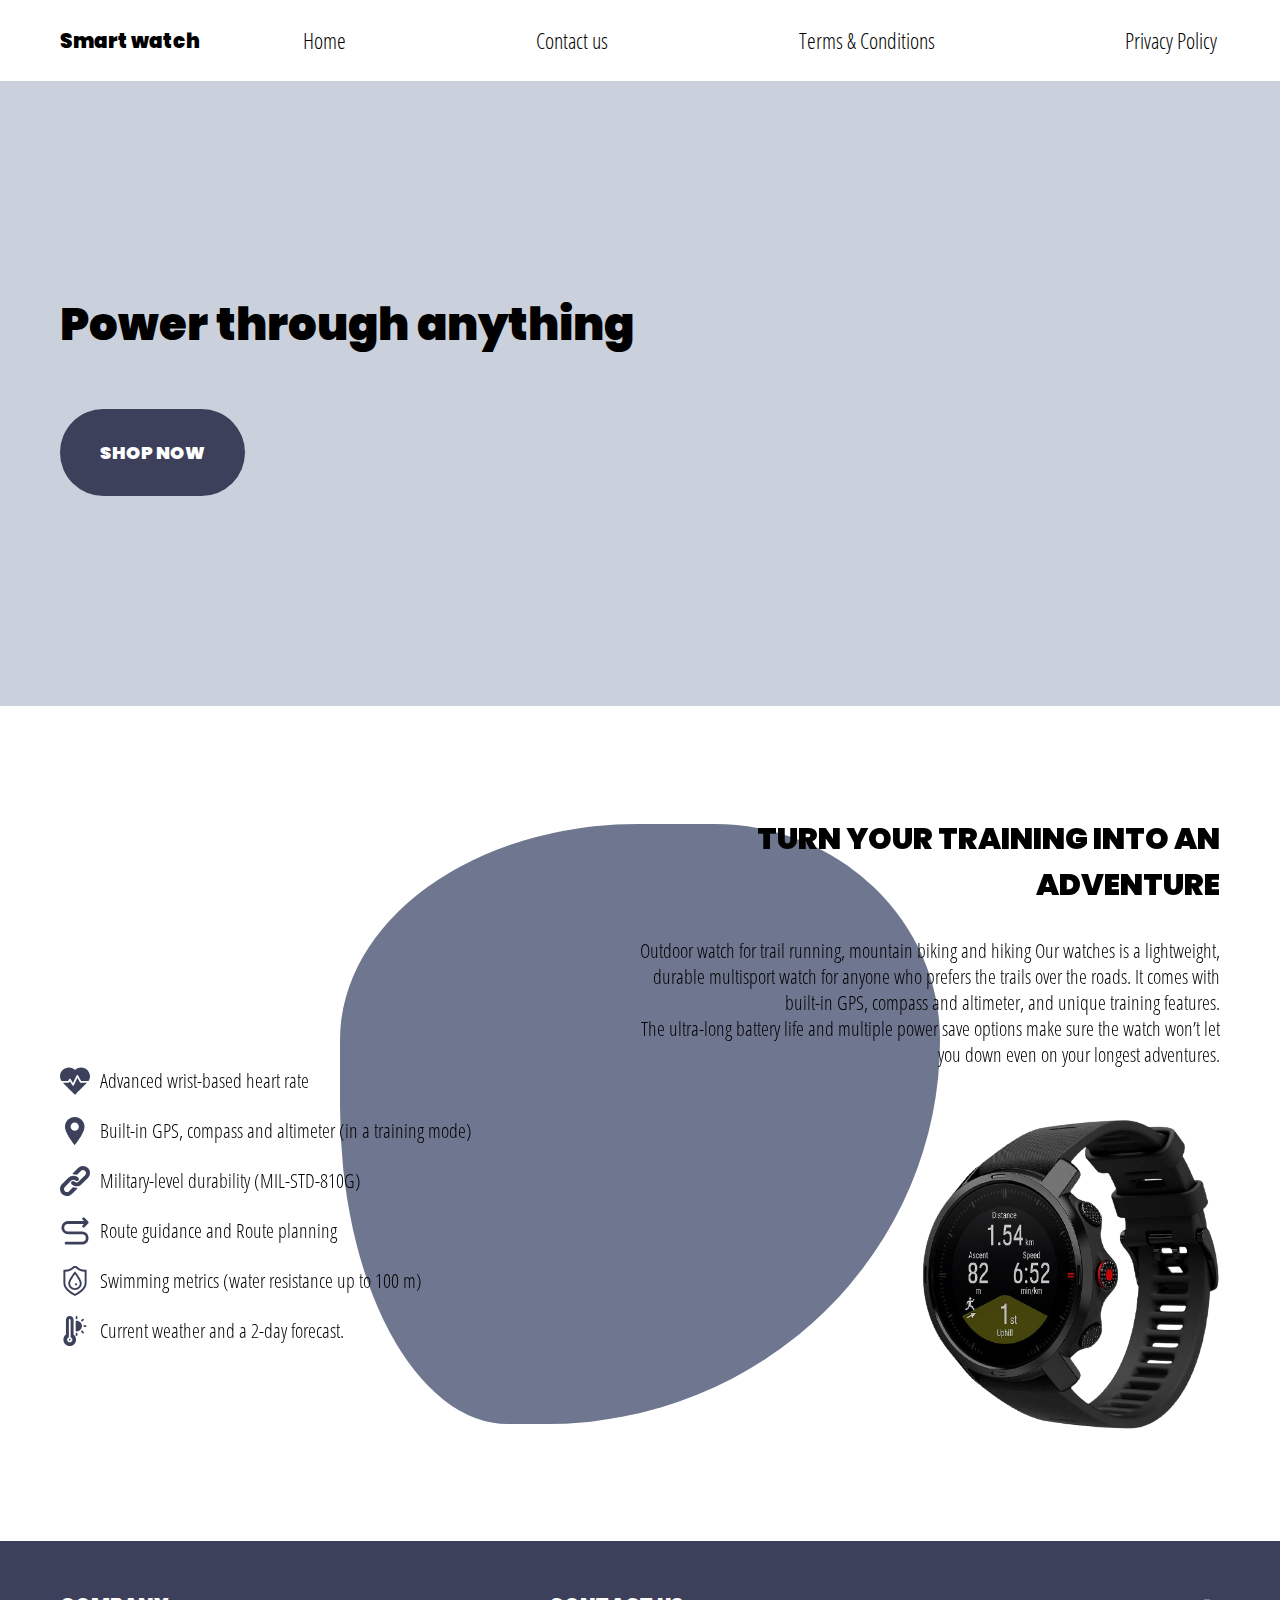
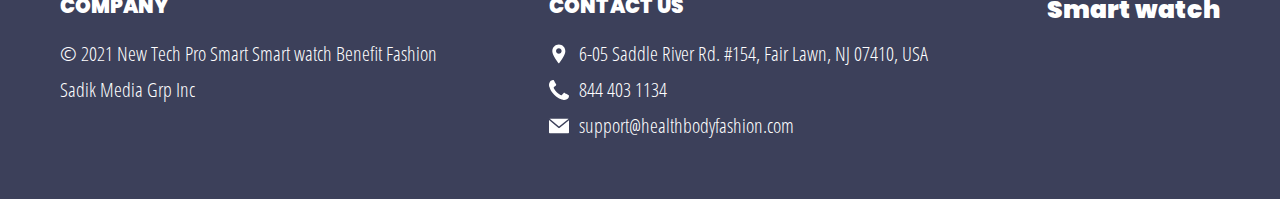
==== index.html @ 9fec46eb "+" ====
<!DOCTYPE html>
<html lang="en">

<head>
  <meta charset="UTF-8" />
  <meta http-equiv="X-UA-Compatible" content="IE=edge" />
  <meta name="viewport" content="width=device-width, initial-scale=1.0" />
  <link rel="stylesheet" href="./css/style.css" />
  <title>Smart watch</title>
</head>

<body>
  <div class="popup__overlay js_popup__overlay">
    <div class="popup">
      <div class="popup-content js_popup-content" data-id="terms">
        <div class="popup-content__top">
          <h1 class="sub-title">Terms & Conditions</h1>
          <button class="popup-content__btn js_popup-content-btn" data-btn="terms">
            <span></span>
          </button>
        </div>
        <p class="text mb-0">
          <span class="bold">Shipping Prices</span>
        </p>
        <p class="text terms__text-sm-mb">
          <span class="bold">Silicone band</span>
          - $5.95
        </p>
        <p class="text mb-0">
          <span class="bold">Product Prices</span>
        </p>
        <p class="text mb-0">
          <span class="bold">1x New Smart watch Fashion</span> - $19.99

        </p>
        <p class="text mb-0">
          <span class="bold">2x New Smart watch Fashion</span> - $24.99

        </p>
        <p class="text mb-0">
          <span class="bold">3x New Smart watch Fashion</span> - $35.32

        </p>
        <p class="text mb-0">
          <span class="bold">4x New Smart watch Fashion</span> - $39.99

        </p>
        <p class="text mb-0">
          <span class="bold">5x New Smart watch Fashion</span> - $43.98

        </p>
        <p class="text mb-0">
          <span class="bold">6x New Smart watch Fashion</span> - $49.95

        </p>
        <p class="text mb-0">
          <span class="bold">7x New Smart watch Fashion</span> - $69.99

        </p>
        <p class="text mb-0">
          <span class="bold">8x New Smart watch Fashion</span> - $79.99

        </p>
        <p class="text mb-0">
          <span class="bold">9x New Smart watch Fashion</span> - $84.41

        </p>
        <p class="text mb-0">
          <span class="bold">10x New Smart watch Fashion</span> - $89.99

        </p>
        <p class="text mb-0">
          <span class="bold">11x New Smart watch Fashion</span> - $109.00

        </p>
        <p class="text terms__text-sm-mb">
          <span class="bold">12x New Smart watch Fashion</span> - $119.00

        </p>

        <p class="text terms__text--mb">
          You will see a charge from newtechprosmartwatchfa on your bank
          statement. Our Customer Service department reserves the right to
          offer promo codes for varied price points.
        </p>
        <p class="policy__subtitle">Member User Agreement</p>
        <p class="text">
          By placing an order through this website, you agree to the terms and
          conditions set for the below. Please read through these terms
          carefully before placing your order and print a copy for future
          reference. Please also read our Privacy Policy regarding personal
          information provided by you, which is incorporated herein by
          reference.
        </p>
        <p class="text">
          This website is operated by New Smart watch Fashion. Throughout the
          site, the terms “we”, “us” and “our” refer to New Smart watch
          Fashion. Beyond Perfect Pair Active Pro Health Tech offers this
          website, including all information, tools and services available
          from this site to you, the user, conditioned upon your acceptance of
          all terms, conditions, policies and notices stated here.
        </p>
        <p class="policy__subtitle">General Conditions</p>
        <p class="text">
          We reserve the right to refuse service to anyone for any reason at
          any time.<br />

          You understand that your content (not including credit card
          information), may be transferred unencrypted and involve (a)
          transmissions over various networks; and (b) changes to conform and
          adapt to technical requirements of connecting networks or devices.
          Credit card information is always encrypted during transfer over
          networks.
          <br />

          You agree not to reproduce, duplicate, copy, sell, resell or exploit
          any portion of the Service, use of the Service, or access to the
          Service or any contact on the website through which the service is
          provided, without express written permission by us.
          <br />

          The headings used in this agreement are included for convenience
          only and will not limit or otherwise affect these Terms.
        </p>
        <p class="policy__subtitle">
          Accuracy, Completeness and Timeliness of Information
        </p>
        <p class="text">
          We are not responsible if information made available on this site is
          not accurate, complete or current. The material on this site is
          provided for general information only and should not be relied upon
          or used as the sole basis for making decisions without consulting
          primary, more accurate, more complete or more timely sources of
          information. Any reliance on the material on this site is at your
          own risk.
          <br />

          This site may contain certain historical information. Historical
          information, necessarily, is not current and is provided for your
          reference only. We reserve the right to modify the contents of this
          site at any time, but we have no obligation to update any
          information on our site. You agree that it is your responsibility to
          monitor changes to our site.
        </p>
        <p class="policy__subtitle">
          Modifications to the Service and Prices
        </p>
        <p class="text">
          Prices for our products are subject to change without notice.<br />
          We reserve the right at any time to modify or discontinue the
          Service (or any part or content thereof) without notice at any
          time.<br />
          We shall not be liable to you or to any third-party for any
          modification, price change, suspension or discontinuance of the
          Service.
        </p>
        <p class="policy__subtitle">Products or Services (If Applicable)</p>
        <p class="text">
          Certain products or services may be available exclusively online
          through the website. These products or services may have limited
          quantities and are subject to return or exchange only according to
          our Return Policy.<br />
          We have made every effort to display as accurately as possible the
          colors and images of our products that appear at the store. We
          cannot guarantee that your computer monitor’s display of any color
          will be accurate.<br />
          We reserve the right, but are not obligated, to limit the sales of
          our products or Services to any person, geographic region or
          jurisdiction. We may exercise this right on a case-by-case basis. We
          reserve the right to limit the quantities of any products or
          services that we offer. All descriptions of products or product
          pricing are subject to change at anytime without notice, at the sole
          discretion of us. We reserve the right to discontinue any product at
          any time. Any offer for any product or service made on this site is
          void where prohibited.<br />
          We do not warrant that the quality of any products, services,
          information, or other material purchased or obtained by you will
          meet your expectations, or that any errors in the Service will be
          corrected.
        </p>
        <p class="policy__subtitle">Shipping Terms</p>
        <p class="text">
          Orders are generally shipped within 2 business days (Monday through
          Friday) using USPS standard mail service. Shipping time is estimated
          to be 3-5 business days. Please be advised that shipments are not
          sent on Saturdays, Sundays, or any Holidays. New Smart watch Fashion
          does not guarantee specific arrival dates or times.
        </p>
        <p class="policy__subtitle">Credit Card Descriptor</p>
        <p class="text">
          By ordering Products from us, You authorize us to charge your credit
          card accordingly. Please be aware that the descriptor (or subject
          line) that appears on your credit card statement will appear as
          <i>newtechprosmartwatchfa</i>. If You have any questions about the
          descriptor on Your credit card statement, please contact our
          customer service department.
        </p>
        <p class="policy__subtitle">Return Policy</p>
        <p class="text">
          In order to obtain your refund, contact customer service by phone
          and obtain an RMA (Return Merchandise Authorization) number to place
          on your package. Write this number on the outside of the shipping
          package, and send the product back to our fulfillment center at the
          address listed below, within thirty (30) days of the date you
          originally ordered the product. In order for your refund to be
          processed the product must arrive at our fulfillment facility within
          thirty (30) days of the original purchase date. You pay for return
          shipping. This fee will be taken out of the refund issued. Once our
          fulfillment center has received the package and relayed the correct
          information to us, you will be issued a refund. Your refund will be
          credited back to your bank account, and may take up to 3-5 business
          days to show in your statement, depending on the speed of the
          processing bank.
        </p>
        <p class="policy__subtitle">Return Address</p>
        <p class="text">3071 Nw 107th Ave, Doral, FL, 33172 USA</p>
        <p class="policy__subtitle">Refund Policy</p>
        <p class="text">
          We refund all cases of fraud and unauthorized transactions included
          shipping and handling charges. Call 844 403 1134 to obtain a refund.
          Additional refunds are issued at the discretion of the company.
          Customers are restricted to receiving a single refund per product
          ordered. Repetitive refunds are not permitted unless the product, as
          delivered to you, is defective. We reserve the right to refuse a
          refund to any customer who repeatedly requests refunds or who, in
          our judgment, requests refunds in bad faith. In order to process
          your refund, you must supply us with your name and delivery address.
          If you provide us with insufficient or incorrect information your
          refund will be delayed. Once a refund has been approved please allow
          for up to 10 days for the refund to be applied. Depending on the
          bank that issues the credit card, your refund can take up to ten
          (10) days to appear on your credit card statement. If you have any
          questions about whether a refund has been issued by us, please call
          Our customer service department. Shipping and handling costs are not
          refundable.
        </p>
        <p class="policy__subtitle">
          Accuracy of Billing and Account Information
        </p>
        <p class="text">
          We reserve the right to refuse any order you place with us. We may,
          in our sole discretion, limit or cancel quantities purchased per
          person, per household or per order. These restrictions may include
          orders placed by or under the same customer account, the same credit
          card, and/or orders that use the same billing and/or shipping
          address. In the event that we make a change to or cancel an order,
          we may attempt to notify you by contacting the e-mail and/or billing
          address/phone number provided at the time the order was made. We
          reserve the right to limit or prohibit orders that, in our sole
          judgment, appear to be placed by dealers, resellers or distributors.
        </p>
        <p class="text">
          You agree to provide current, complete and accurate purchase and
          account information for all purchases made at our store. You agree
          to promptly update your account and other information, including
          your email address and credit card numbers and expiration dates, so
          that we can complete your transactions and contact you as needed.
        </p>
        <p class="text">For more detail, please review our Returns Policy.</p>
        <p class="policy__subtitle">Optional Tools</p>
        <p class="text">
          We may provide you with access to third-party tools over which we
          neither monitor nor have any control nor input.<br />
          You acknowledge and agree that we provide access to such tools ”as
          is” and “as available” without any warranties, representations or
          conditions of any kind and without any endorsement. We shall have no
          liability whatsoever arising from or relating to your use of
          optional third-party tools.<br />
          Any use by you of optional tools offered through the site is
          entirely at your own risk and discretion and you should ensure that
          you are familiar with and approve of the terms on which tools are
          provided by the relevant third-party provider(s).<br />
          We may also, in the future, offer new services and/or features
          through the website (including, the release of new tools and
          resources). Such new features and/or services shall also be subject
          to these Terms of Service.
        </p>
        <p class="policy__subtitle">Third-party Links</p>
        <p class="text">
          Certain content, products and services available via our Service may
          include materials from third-parties.<br />
          Third-party links on this site may direct you to third-party
          websites that are not affiliated with us. We are not responsible for
          examining or evaluating the content or accuracy and we do not
          warrant and will not have any liability or responsibility for any
          third-party materials or websites, or for any other materials,
          products, or services of third-parties.<br />
          We are not liable for any harm or damages related to the purchase or
          use of goods, services, resources, content, or any other
          transactions made in connection with any third-party websites.
          Please review carefully the third-party’s policies and practices and
          make sure you understand them before you engage in any transaction.
          Complaints, claims, concerns, or questions regarding third-party
          products should be directed to the third-party.
        </p>
        <p class="policy__subtitle">
          User Comments, Feedback and Other Submissions
        </p>
        <p class="text">
          If, at our request, you send certain specific submissions (for
          example contest entries) or without a request from us you send
          creative ideas, suggestions, proposals, plans, or other materials,
          whether online, by email, by postal mail, or otherwise
          (collectively, ‘comments’), you agree that we may, at any time,
          without restriction, edit, copy, publish, distribute, translate and
          otherwise use in any medium any comments that you forward to us. We
          are and shall be under no obligation (1) to maintain any comments in
          confidence; (2) to pay compensation for any comments; or (3) to
          respond to any comments.<br />
          We may, but have no obligation to, monitor, edit or remove content
          that we determine in our sole discretion are unlawful, offensive,
          threatening, libelous, defamatory, pornographic, obscene or
          otherwise objectionable or violates any party’s intellectual
          property or these Terms of Service.<br />
          You agree that your comments will not violate any right of any
          third-party, including copyright, trademark, privacy, personality or
          other personal or proprietary right. You further agree that your
          comments will not contain libelous or otherwise unlawful, abusive or
          obscene material, or contain any computer virus or other malware
          that could in any way affect the operation of the Service or any
          related website. You may not use a false e-mail address, pretend to
          be someone other than yourself, or otherwise mislead us or
          third-parties as to the origin of any comments. You are solely
          responsible for any comments you make and their accuracy. We take no
          responsibility and assume no liability for any comments posted by
          you or any third-party.
        </p>
        <p class="policy__subtitle">Personal Information</p>
        <p class="text">
          Your submission of personal information through the store is
          governed by our Privacy Policy. View our
          <a class="policy__link" href="./policy.html">Privacy Policy</a>.
        </p>
        <p class="policy__subtitle">Errors, Inaccuracies and Omissions</p>
        <p class="text">
          Occasionally there may be information on our site or in the Service
          that contains typographical errors, inaccuracies or omissions that
          may relate to product descriptions, pricing, promotions, offers,
          product shipping charges, transit times and availability. We reserve
          the right to correct any errors, inaccuracies or omissions, and to
          change or update information or cancel orders if any information in
          the Service or on any related website is inaccurate at any time
          without prior notice (including after you have submitted your
          order).<br />
          We undertake no obligation to update, amend or clarify information
          in the Service or on any related website, including without
          limitation, pricing information, except as required by law. No
          specified update or refresh date applied in the Service or on any
          related website, should be taken to indicate that all information in
          the Service or on any related website has been modified or updated.
        </p>
        <p class="policy__subtitle">Prohibited Uses</p>
        <p class="text">
          In addition to other prohibitions as set forth in the Terms of
          Service, you are prohibited from using the site or its content: (a)
          for any unlawful purpose; (b) to solicit others to perform or
          participate in any unlawful acts; (c) to violate any international,
          federal, provincial or state regulations, rules, laws, or local
          ordinances; (d) to infringe upon or violate our intellectual
          property rights or the intellectual property rights of others; (e)
          to harass, abuse, insult, harm, defame, slander, disparage,
          intimidate, or discriminate based on gender, sexual orientation,
          religion, ethnicity, race, age, national origin, or disability; (f)
          to submit false or misleading information; (g) to upload or transmit
          viruses or any other type of malicious code that will or may be used
          in any way that will affect the functionality or operation of the
          Service or of any related website, other websites, or the Internet;
          (h) to collect or track the personal information of others; (i) to
          spam, phish, pharm, pretext, spider, crawl, or scrape; (j) for any
          obscene or immoral purpose; or (k) to interfere with or circumvent
          the security features of the Service or any related website, other
          websites, or the Internet. We reserve the right to terminate your
          use of the Service or any related website for violating any of the
          prohibited uses.
        </p>
        <p class="policy__subtitle">
          Disclaimer of Warranties; Limitation of Liability
        </p>
        <p class="text">
          We do not guarantee, represent or warrant that your use of our
          service will be uninterrupted, timely, secure or error-free.<br />
          We do not warrant that the results that may be obtained from the use
          of the service will be accurate or reliable.<br />
          You agree that from time to time we may remove the service for
          indefinite periods of time or cancel the service at any time,
          without notice to you.<br />
          You expressly agree that your use of, or inability to use, the
          service is at your sole risk. The service and all products and
          services delivered to you through the service are (except as
          expressly stated by us) provided ‘as is’ and ‘as available’ for your
          use, without any representation, warranties or conditions of any
          kind, either express or implied, including all implied warranties or
          conditions of merchantability, merchantable quality, fitness for a
          particular purpose, durability, title, and non-infringement.<br />
          In no case shall New Smart watch Fashion, our directors, officers,
          employees, affiliates, agents, contractors, interns, suppliers,
          service providers or licensors be liable for any injury, loss,
          claim, or any direct, indirect, incidental, punitive, special, or
          consequential damages of any kind, including, without limitation
          lost profits, lost revenue, lost savings, loss of data, replacement
          costs, or any similar damages, whether based in contract, tort
          (including negligence), strict liability or otherwise, arising from
          your use of any of the service or any products procured using the
          service, or for any other claim related in any way to your use of
          the service or any product, including, but not limited to, any
          errors or omissions in any content, or any loss or damage of any
          kind incurred as a result of the use of the service or any content
          (or product) posted, transmitted, or otherwise made available via
          the service, even if advised of their possibility. Because some
          states or jurisdictions do not allow the exclusion or the limitation
          of liability for consequential or incidental damages, in such states
          or jurisdictions, our liability shall be limited to the maximum
          extent permitted by law.
        </p>
        <p class="policy__subtitle">Indemnification</p>
        <p class="text">
          You agree to indemnify, defend and hold harmless New Smart watch
          Fashion and our parent, subsidiaries, affiliates, partners,
          officers, directors, agents, contractors, licensors, service
          providers, subcontractors, suppliers, interns and employees,
          harmless from any claim or demand, including reasonable attorneys’
          fees, made by any third-party due to or arising out of your breach
          of these Terms of Service or the documents they incorporate by
          reference, or your violation of any law or the rights of a
          third-party.
        </p>
        <p class="policy__subtitle">Severability</p>
        <p class="text">
          In the event that any provision of these Terms of Service is
          determined to be unlawful, void or unenforceable, such provision
          shall nonetheless be enforceable to the fullest extent permitted by
          applicable law, and the unenforceable portion shall be deemed to be
          severed from these Terms of Service, such determination shall not
          affect the validity and enforceability of any other remaining
          provisions.
        </p>
        <p class="policy__subtitle">Termination</p>
        <p class="text">
          The obligations and liabilities of the parties incurred prior to the
          termination date shall survive the termination of this agreement for
          all purposes.<br />
          These Terms of Service are effective unless and until terminated by
          either you or us. You may terminate these Terms of Service at any
          time by notifying us that you no longer wish to use our Services, or
          when you cease using our site.<br />
          If in our sole judgment you fail, or we suspect that you have
          failed, to comply with any term or provision of these Terms of
          Service, we also may terminate this agreement at any time without
          notice and you will remain liable for all amounts due up to and
          including the date of termination; and/or accordingly may deny you
          access to our Services (or any part thereof).
        </p>
        <p class="policy__subtitle">Entire Agreement</p>
        <p class="text">
          The failure of us to exercise or enforce any right or provision of
          these Terms of Service shall not constitute a waiver of such right
          or provision.<br />
          These Terms of Service and any policies or operating rules posted by
          us on this site or in respect to The Service constitutes the entire
          agreement and understanding between you and us and govern your use
          of the Service, superseding any prior or contemporaneous agreements,
          communications and proposals, whether oral or written, between you
          and us (including, but not limited to, any prior versions of the
          Terms of Service).<br />
          Any ambiguities in the interpretation of these Terms of Service
          shall not be construed against the drafting party.
        </p>
        <p class="policy__subtitle">Governing Law</p>
        <p class="text">
          These Terms of Service and any separate agreements whereby we
          provide you Services shall be governed by and construed in
          accordance with the laws of WV.
        </p>
        <p class="policy__subtitle">Changes to Terms of Service</p>
        <p class="text">
          You can review the most current version of the Terms of Service at
          any time at this page.<br />
          We reserve the right, at our sole discretion, to update, change or
          replace any part of these Terms of Service by posting updates and
          changes to our website. It is your responsibility to check our
          website periodically for changes. Your continued use of or access to
          our website or the Service following the posting of any changes to
          these Terms of Service constitutes acceptance of those changes.
        </p>
        <p class="policy__subtitle">Contact Information</p>
        <p class="text">
          Questions about the Terms of Service should be sent to us at
          <a target="_blank" class="policy__link" href="mailto:support@newcreamfashion.com">support@newcreamfashion.com
          </a>
        </p>
      </div>
      <div class="popup-content js_popup-content" data-id="policy">
        <div class="popup-content__top">
          <h1 class="sub-title">Privacy policy</h1>
          <button class="popup-content__btn js_popup-content-btn" data-btn="policy">
            <span></span>
          </button>
        </div>
        <p class="text">
          Thank you for visiting our Web site. This offer if only available to
          U.S. residents. Your personal data will be processed by us in the
          U.S.
        </p>
        <h2 class="policy__subtitle">
          Information Collection and Use of Collected Information
        </h2>
        <p class="policy__subtitle">Website Visitors</p>
        <p class="text">
          We may collect certain non-personally identifiable information when
          you visit many of our Web pages, such as the type of browser you are
          using (e.g., Netscape, Internet Explorer), the type of operating
          system you are using, (e.g., Windows 2000, XP, VISTA or Mac OS), and
          the domain name of your Internet service provider (e.g., America
          Online, Earthlink).
        </p>
        <p class="policy__subtitle">Website Customers</p>
        <p class="text">
          In order to purchase products or services from us, we require that
          you provide us with certain personally identifiable information. The
          types of personally identifiable information that may be collected
          at this site include: name, address, e-mail address, telephone
          number, mobile phone number and MSISDN (mobile station integrated
          services digital network number), credit card and billing
          information (but never release this information), download history,
          customer generated content and/or information about your interests
          in and use of various products, programs, and services.
        </p>
        <p class="policy__subtitle">SMS Messages</p>
        <p class="text">
          Our Services feature the distribution of content to your cellular
          phone, and by registering with us, you agree to receive SMS messages
          to your phone, including messages regarding Services you request,
          account status updates, and occasional SMS newsletters. You will
          also have the opportunity to opt-in and receive surveys and
          promotional content by our affiliates. You may opt out of our SMS
          newsletter by sending an email or by responding to the SMS
          newsletter indicating that you would like to unsubscribe.
        </p>
        <p class="text">
          In addition, we may disclose personally identifiable information
          collected about you at this site in the following instances:
        </p>
        <p class="text">
          Legal Action: We may disclose information about our users, including
          personally identifiable information, when requested by governmental
          or quasi-governmental authorities conducting an investigation,
          hearing or the like, to verify or enforce compliance with the
          policies governing our Web Site and applicable laws, or to protect
          against misuse or unauthorized use of our Web Site. We also may
          disclose user information whenever we believe disclosure is
          necessary to limit our legal liability; to protect or defend our
          rights or property; or protect the safety, rights, or property of
          our users.
        </p>
        <p class="policy__subtitle">Your Choices</p>
        <p class="text">
          As noted above, we may use the personally identifiable information
          we collect from you online to provide you with opportunities to
          offer you products and services that may be of interest to you. If
          you would like to opt out of future promotional materials from us,
          you may indicate this preference by following the unsubscribe
          instructions at the end of such e-mail communications. You may not
          opt out of service-related notifications.
        </p>
        <p class="policy__subtitle">Cookies</p>
        <p class="text">
          To enhance your experience with our site, we may use "cookies" on
          our Web Site. Cookies are alphanumeric identifiers that we transfer
          to your computer's hard drive through your Web browser to enable our
          systems to recognize your browser and to provide features. Cookies,
          by themselves, do not tell us your e-mail address or other
          personally identifiable information unless you choose to provide
          this information to us by, for example, registering at our Web Site.
          However, once you have become a Customer and furnish the site with
          personally identifiable information, this information may be linked
          to the data stored in the cookie.
        </p>
        <p class="text">
          We use cookies to understand site usage and to improve the content
          and offerings on our site. For example, we may use cookies to
          personalize your experience at our Web pages (e.g., to recognize you
          when you return to our site). You may adjust your browser to reject
          cookies from us or from any other Web Site. Please consult the
          "Help" section of your browser for more information. However,
          certain areas of our site can be accessed only in conjunction with
          cookies or similar devices and you should be aware that disabling
          cookies or similar devices might prevent you from accessing some of
          our content.
        </p>
        <p class="policy__subtitle">Data Security</p>
        <p class="text">
          We have put in place certain physical, electronic, and managerial
          procedures to help prevent unauthorized access and maintain data
          security. Payments are processed using secure 256-bit SSL
          Encryption. We will not share, trade or sell credit card information
          or personal information to any third party providers. However, due
          to the open nature of Internet communications, we cannot guarantee
          that communications between you and our organization will be free
          from unauthorized access by third parties. Visitors of the Website
          and Customers use the site at their own risk.
        </p>
        <p class="policy__subtitle">Changes to This Privacy Policy</p>
        <p class="text">
          We may, from time to time, update this privacy notice and such
          changes shall be effectively immediately and without further notice
          to you.
        </p>
        <p class="policy__subtitle">Questions/Concerns?</p>
        <p class="text">
          If you have any questions, comments, or concerns regarding our
          privacy policy, please contact us at:<br />
          Email:
          <a target="_blank" class="policy__link"
            href="mailto:support@healthbodyfashion.com">support@healthbodyfashion.com
          </a>
          <br />
          Phone:
          <a class="policy__link" href="tel:844 403 1134">844 403 1134</a>
        </p>
      </div>
    </div>
  </div>
  <main class="main">
    <div class="main__wrapper">
      <div class="header__wrapper">
        <header class="header">
          <a href="./index.html" class="logo">Smart watch</a>
          <button class="menu__btn js_menu__btn">
            <span></span>
          </button>
          <div class="menu js_menu">
            <nav class="nav">
              <ul class="nav__list">
                <li class="nav__item">
                  <a href="./index.html" class="nav__link">Home</a>
                </li>
                <li class="nav__item">
                  <a href="./contact.html" class="nav__link">Contact us</a>
                </li>
                <li class="nav__item">
                  <button class="nav__link nav__btn js_nav-btn" data-btn-id="terms">
                    Terms & Conditions
                  </button>
                </li>
                <li class="nav__item">
                  <button class="nav__link nav__btn js_nav-btn" data-btn-id="policy">
                    Privacy Policy
                  </button>
                </li>
              </ul>
            </nav>
          </div>
        </header>
      </div>



      <div class="hero__wrapper">
        <section class="section hero">
          <div class="container">
            <h1 class="title">Power through anything</h1>
            <a href="./buy.html" class="btn">shop now</a>
          </div>
        </section>
      </div>

      <div class="info__wrapper">
        <div class="slider-thumb"></div>
        <section class="section info js_info">
          <div class="container">
            <div class="block">
              <h2 class="sub-title">Turn your training into an adventure</h2>
              <div class="text-block">
              <p class="text">Outdoor watch for trail running, mountain biking and hiking
                Our watches is a lightweight, durable multisport watch for anyone who prefers the trails over the roads.
                It comes with built-in GPS, compass and altimeter, and unique training features.</p>
              <p class="text text--mb">The ultra-long battery life and multiple power save options make sure the watch won’t let
                you down even on your longest adventures.</p>
                <img src="./img/img2.png" alt="" class="img">
              </div>
            </div>

            <ul class="list">
              <li class="item">
                <svg enable-background="new 0 0 512.039 512.039" height="512" viewBox="0 0 512.039 512.039" width="512"
                  xmlns="http://www.w3.org/2000/svg">
                  <g>
                    <path
                      d="m255.874 67.497c-111.609-97.618-253.518-11.848-255.845 104.427-.593 29.633 7.961 58.498 24.988 85.109h110.364l19.63-32.718c5.7-9.499 19.494-9.805 25.517-.335l41.417 65.083 60.373-127.451c5.265-11.121 20.956-11.474 26.763-.69l51.752 96.111h125.898c93.262-145.76-91.055-311.811-230.857-189.536z" />
                    <path
                      d="m338.667 279.144-41.936-77.881-59.301 125.19c-5.045 10.651-19.884 11.576-26.211 1.632l-42.97-67.523-11.513 19.188c-2.711 4.518-7.593 7.282-12.862 7.282h-95.128c2.982 3.121-12.911-12.74 196.548 195.634 5.85 5.821 15.307 5.822 21.158 0 206.236-205.168 193.572-192.519 196.548-195.634h-111.126c-5.519.001-10.591-3.029-13.207-7.888z" />
                  </g>
                </svg>
                <p class="text">Advanced wrist-based heart rate</p>
              </li>
              <li class="item">
                <svg height="682pt" viewBox="-119 -21 682 682.66669" width="682pt" xmlns="http://www.w3.org/2000/svg">
                  <path
                    d="m216.210938 0c-122.664063 0-222.460938 99.796875-222.460938 222.460938 0 154.175781 222.679688 417.539062 222.679688 417.539062s222.242187-270.945312 222.242187-417.539062c0-122.664063-99.792969-222.460938-222.460937-222.460938zm67.121093 287.597656c-18.507812 18.503906-42.8125 27.757813-67.121093 27.757813-24.304688 0-48.617188-9.253907-67.117188-27.757813-37.011719-37.007812-37.011719-97.226562 0-134.238281 17.921875-17.929687 41.761719-27.804687 67.117188-27.804687 25.355468 0 49.191406 9.878906 67.121093 27.804687 37.011719 37.011719 37.011719 97.230469 0 134.238281zm0 0" />
                </svg>
                <p class="text">Built-in GPS, compass and altimeter (in a training mode)</p>
              </li>
              <li class="item">

                <svg xmlns="http://www.w3.org/2000/svg" xmlns:xlink="http://www.w3.org/1999/xlink" x="0px" y="0px"
                  viewBox="0 0 512.092 512.092" style="enable-background:new 0 0 512.092 512.092;" xml:space="preserve">
                  <g>
                    <g>
                      <path
                        d="M312.453,199.601c-6.066-6.102-12.792-11.511-20.053-16.128c-19.232-12.315-41.59-18.859-64.427-18.859
   c-31.697-0.059-62.106,12.535-84.48,34.987L34.949,308.23c-22.336,22.379-34.89,52.7-34.91,84.318
   c-0.042,65.98,53.41,119.501,119.39,119.543c31.648,0.11,62.029-12.424,84.395-34.816l89.6-89.6
   c1.628-1.614,2.537-3.816,2.524-6.108c-0.027-4.713-3.87-8.511-8.583-8.484h-3.413c-18.72,0.066-37.273-3.529-54.613-10.581
   c-3.195-1.315-6.867-0.573-9.301,1.877l-64.427,64.512c-20.006,20.006-52.442,20.006-72.448,0
   c-20.006-20.006-20.006-52.442,0-72.448l108.971-108.885c19.99-19.965,52.373-19.965,72.363,0
   c13.472,12.679,34.486,12.679,47.957,0c5.796-5.801,9.31-13.495,9.899-21.675C322.976,216.108,319.371,206.535,312.453,199.601z" />
                    </g>
                  </g>
                  <g>
                    <g>
                      <path d="M477.061,34.993c-46.657-46.657-122.303-46.657-168.96,0l-89.515,89.429c-2.458,2.47-3.167,6.185-1.792,9.387
   c1.359,3.211,4.535,5.272,8.021,5.205h3.157c18.698-0.034,37.221,3.589,54.528,10.667c3.195,1.315,6.867,0.573,9.301-1.877
   l64.256-64.171c20.006-20.006,52.442-20.006,72.448,0c20.006,20.006,20.006,52.442,0,72.448l-80.043,79.957l-0.683,0.768
   l-27.989,27.819c-19.99,19.965-52.373,19.965-72.363,0c-13.472-12.679-34.486-12.679-47.957,0
   c-5.833,5.845-9.35,13.606-9.899,21.845c-0.624,9.775,2.981,19.348,9.899,26.283c9.877,9.919,21.433,18.008,34.133,23.893
   c1.792,0.853,3.584,1.536,5.376,2.304c1.792,0.768,3.669,1.365,5.461,2.048c1.792,0.683,3.669,1.28,5.461,1.792l5.035,1.365
   c3.413,0.853,6.827,1.536,10.325,2.133c4.214,0.626,8.458,1.025,12.715,1.195h5.973h0.512l5.12-0.597
   c1.877-0.085,3.84-0.512,6.059-0.512h2.901l5.888-0.853l2.731-0.512l4.949-1.024h0.939c20.961-5.265,40.101-16.118,55.381-31.403
   l108.629-108.629C523.718,157.296,523.718,81.65,477.061,34.993z" />
                    </g>
                  </g>
                </svg>

                <p class="text">Military-level durability (MIL-STD-810G)</p>
              </li>
              <li class="item">
                <svg height="512" viewBox="0 0 512 512" width="512" xmlns="http://www.w3.org/2000/svg">
                  <g id="Solid">
                    <path
                      d="m376 263.314h-240a64 64 0 0 1 0-128h273.941l-24 24a22.627 22.627 0 0 0 0 32 22.628 22.628 0 0 0 32 0l63.03-63.03a24 24 0 0 0 0-33.941l-63.03-63.029a22.627 22.627 0 0 0 -32 0 22.627 22.627 0 0 0 0 32l24 24h-273.941a112 112 0 0 0 0 224h240a64 64 0 0 1 0 128h-272a24 24 0 0 0 0 48h272a112 112 0 0 0 0-224z" />
                  </g>
                </svg>
                <p class="text">Route guidance and Route planning</p>
              </li>
              <li class="item">

                <svg xmlns="http://www.w3.org/2000/svg" xmlns:xlink="http://www.w3.org/1999/xlink" x="0px" y="0px"
                  viewBox="0 0 497.472 497.472" style="enable-background:new 0 0 497.472 497.472;" xml:space="preserve">
                  <g>
                    <g>
                      <g>
                        <path d="M419.248,64c-53.74,0.15-105.305-21.208-143.2-59.312L271.36,0h-45.248l-4.688,4.688
     C183.529,42.792,131.963,64.15,78.224,64H56.736v224c0,123.904,178,203.328,185.6,206.656l6.4,2.816l6.4-2.816
     c7.6-3.328,185.6-82.752,185.6-206.656V64H419.248z M408.736,288c0,91.296-129.408,159.488-160,174.4
     c-30.64-14.88-160-82.928-160-174.4V95.76C144.963,93.414,198.433,70.761,239.232,32h19.008
     c40.799,38.761,94.269,61.414,150.496,63.76V288z" />
                        <path d="M236.128,102.16C225.952,115.2,136.736,231.12,136.736,288c0,61.856,50.144,112,112,112s112-50.144,112-112
     c0-56.88-89.216-172.8-99.392-185.84L248.736,86L236.128,102.16z M328.736,288c0,44.183-35.817,80-80,80s-80-35.817-80-80
     c0-30.736,44.88-101.84,80-149.504C283.936,186.144,328.736,257.232,328.736,288z" />
                        <rect x="248.736" y="288" width="32" height="32" />
                      </g>
                    </g>
                  </g>
                </svg>

                <p class="text">Swimming metrics (water resistance up to 100 m)</p>
              </li>
              <li class="item">
                <svg enable-background="new 0 0 512 512" height="512" viewBox="0 0 512 512" width="512"
                  xmlns="http://www.w3.org/2000/svg">
                  <g>
                    <path d="m166.272 389c-8.271 0-15 6.729-15 15s6.729 15 15 15 15-6.729 15-15-6.728-15-15-15z" />
                    <path
                      d="m231.272 317.738v-252.738c0-35.841-29.159-65-65-65s-65 29.159-65 65v252.738c-27.071 20.372-43 52.034-43 86.262 0 59.551 48.448 108 108 108s108-48.449 108-108c0-34.228-15.928-65.89-43-86.262zm-65 131.262c-24.813 0-45-20.187-45-45 0-19.555 12.541-36.227 30-42.419v-296.581c0-8.284 6.716-15 15-15s15 6.716 15 15v296.58c17.459 6.192 30 22.865 30 42.419 0 24.814-20.186 45.001-45 45.001z" />
                    <path
                      d="m282.73 79.625c-8.284 0-15 6.716-15 15v153.753c0 3.978 1.58 7.793 4.394 10.606 2.813 2.813 6.628 4.394 10.606 4.394 50.66 0 91.876-41.216 91.876-91.876 0-50.662-41.216-91.877-91.876-91.877z" />
                    <path
                      d="m282.729 56c8.284 0 15-6.716 15-15v-25.999c0-8.284-6.716-15-15-15s-15 6.716-15 15v25.999c0 8.284 6.716 15 15 15z" />
                    <path
                      d="m282.729 287.001c-8.284 0-15 6.716-15 15v25.999c0 8.284 6.716 15 15 15s15-6.716 15-15v-25.999c0-8.284-6.716-15-15-15z" />
                    <path
                      d="m438.728 156.501h-25.998c-8.284 0-15 6.716-15 15s6.716 15 15 15h25.998c8.284 0 15-6.716 15-15s-6.716-15-15-15z" />
                    <path
                      d="m375.007 94.223c3.839 0 7.678-1.464 10.606-4.394l18.384-18.384c5.858-5.858 5.858-15.355 0-21.213-5.857-5.858-15.355-5.858-21.213 0l-18.384 18.384c-5.858 5.858-5.858 15.355 0 21.213 2.929 2.929 6.768 4.394 10.607 4.394z" />
                    <path
                      d="m385.26 252.818c-5.857-5.858-15.355-5.857-21.213 0-5.857 5.858-5.858 15.355 0 21.213l18.383 18.384c2.929 2.929 6.768 4.394 10.606 4.394s7.678-1.465 10.606-4.393c5.857-5.858 5.858-15.355 0-21.213z" />
                  </g>
                </svg>
                <p class="text">Current weather and a 2-day forecast.</p>
              </li>
            </ul>
          </div>
        </section>
      </div>


    </div>




    <div class="footer__wrapper">
      <div class="container">
        <footer class="footer">
          <ul class="footer__list">
            <li class="footer__item">
              <ul class="footer__sublist">
                <li class="footer__subitem">
                  <h4 class="footer__title">Company</h4>
                </li>
                <li class="footer__subitem">
                  <p class="text footer__text">
                    © 2021 New Tech Pro Smart Smart watch Benefit Fashion
                  </p>
                </li>
                <li class="footer__subitem">
                  <p class="text footer__text">Sadik Media Grp Inc</p>
                </li>
              </ul>
            </li>
            <li class="footer__item">
              <ul class="footer__sublist">
                <li class="footer__subitem">
                  <h4 class="footer__title">Contact us</h4>
                </li>
                <li class="footer__subitem">
                  <span class="text footer__text footer__icon-box">
                    <img src="./img/placeholder.svg" alt="" class="footer__icon" />
                    6-05 Saddle River Rd. #154, Fair Lawn, NJ 07410, USA</span>
                </li>
                <li class="footer__subitem">
                  <a href="tel:844 403 1134" class="text footer__link footer__icon-box">
                    <img src="./img/telephone.svg" alt="" class="footer__icon" />
                    844 403 1134</a>
                </li>
                <li class="footer__subitem">
                  <a href="mailto:support@healthbodyfashion.com" class="text footer__link footer__icon-box">
                    <img src="./img/email.svg" alt="" class="footer__icon" />
                    support@healthbodyfashion.com</a>
                </li>
              </ul>
            </li>
          </ul>
          <a href="./index.html" class="footer__logo-link">Smart watch</a>
        </footer>
      </div>
    </div>
  </main>

  <script src="./js/hero.js"></script>
  <script src="./js/menu.js"></script>
  <script src="./js/popup.js"></script>

</body>

</html>
---- css/style.css ----
@import './fonts.css';
@import './vars.css';
@import './utils.css';
@import './header.css';
@import './footer.css';
@import './animation.css';
@import './hero.css';
@import './about.css';
@import './info.css';
@import './policy.css';
@import './terms.css';
@import './contact.css';
@import './buy.css';
@import './popup.css';
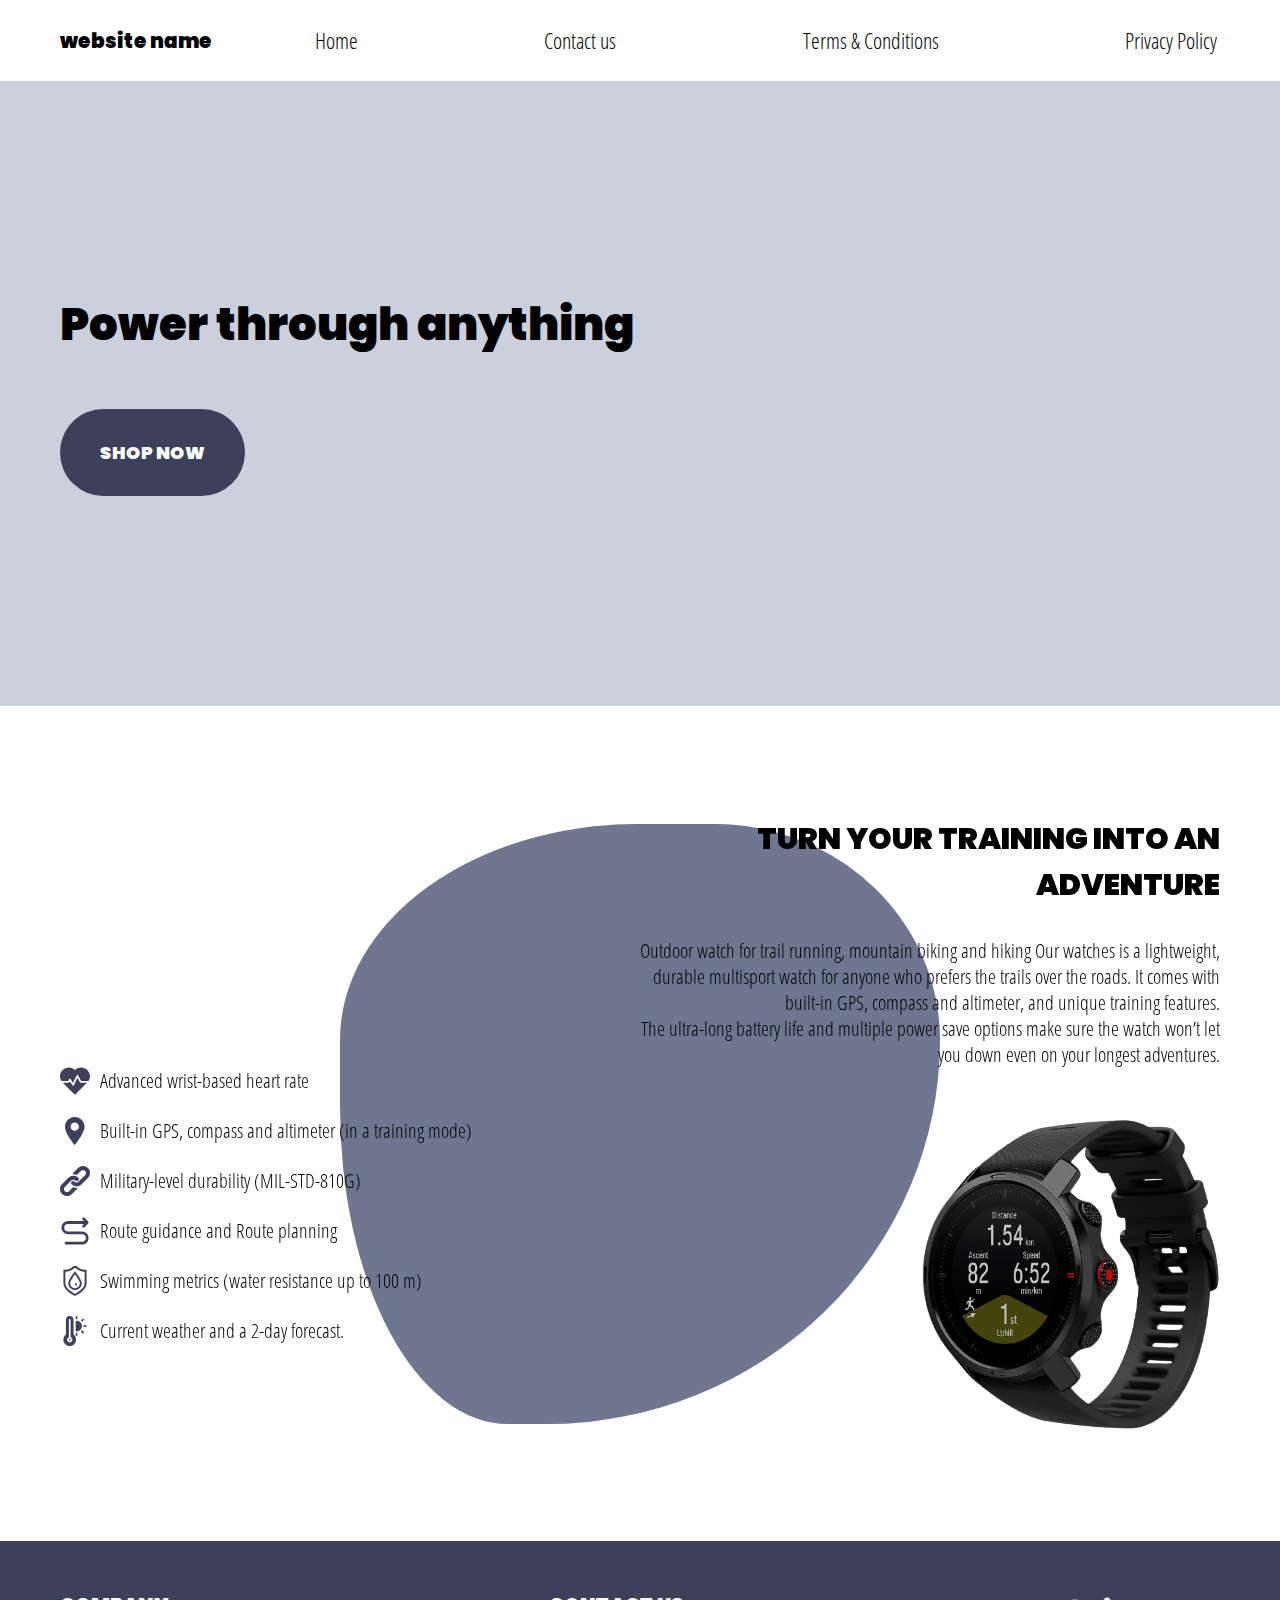
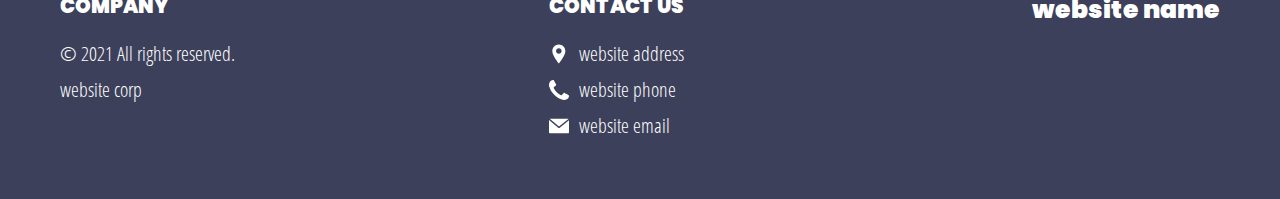
==== commit b1b0f522: "+" ====
--- a/index.html
+++ b/index.html
@@ -6,7 +6,7 @@
   <meta http-equiv="X-UA-Compatible" content="IE=edge" />
   <meta name="viewport" content="width=device-width, initial-scale=1.0" />
   <link rel="stylesheet" href="./css/style.css" />
-  <title>Smart watch</title>
+  <title></title>
 </head>
 
 <body>
@@ -15,7 +15,10 @@
       <div class="popup-content js_popup-content" data-id="terms">
         <div class="popup-content__top">
           <h1 class="sub-title">Terms & Conditions</h1>
-          <button class="popup-content__btn js_popup-content-btn" data-btn="terms">
+          <button
+            class="popup-content__btn js_popup-content-btn"
+            data-btn="terms"
+          >
             <span></span>
           </button>
         </div>
@@ -23,67 +26,67 @@
           <span class="bold">Shipping Prices</span>
         </p>
         <p class="text terms__text-sm-mb">
-          <span class="bold">Silicone band</span>
+          <span class="bold js_website-add"></span>
           - $5.95
         </p>
         <p class="text mb-0">
           <span class="bold">Product Prices</span>
         </p>
         <p class="text mb-0">
-          <span class="bold">1x New Smart watch Fashion</span> - $19.99
-
-        </p>
-        <p class="text mb-0">
-          <span class="bold">2x New Smart watch Fashion</span> - $24.99
-
-        </p>
-        <p class="text mb-0">
-          <span class="bold">3x New Smart watch Fashion</span> - $35.32
-
-        </p>
-        <p class="text mb-0">
-          <span class="bold">4x New Smart watch Fashion</span> - $39.99
-
-        </p>
-        <p class="text mb-0">
-          <span class="bold">5x New Smart watch Fashion</span> - $43.98
-
-        </p>
-        <p class="text mb-0">
-          <span class="bold">6x New Smart watch Fashion</span> - $49.95
-
-        </p>
-        <p class="text mb-0">
-          <span class="bold">7x New Smart watch Fashion</span> - $69.99
-
-        </p>
-        <p class="text mb-0">
-          <span class="bold">8x New Smart watch Fashion</span> - $79.99
-
-        </p>
-        <p class="text mb-0">
-          <span class="bold">9x New Smart watch Fashion</span> - $84.41
-
-        </p>
-        <p class="text mb-0">
-          <span class="bold">10x New Smart watch Fashion</span> - $89.99
-
-        </p>
-        <p class="text mb-0">
-          <span class="bold">11x New Smart watch Fashion</span> - $109.00
-
+          <span class="bold">1x Smart Watch</span> - $19.99
+    
+        </p>
+        <p class="text mb-0">
+          <span class="bold">2x Smart Watch</span> - $24.99
+    
+        </p>
+        <p class="text mb-0">
+          <span class="bold">3x Smart Watch</span> - $35.32
+    
+        </p>
+        <p class="text mb-0">
+          <span class="bold">4x Smart Watch</span> - $39.99
+    
+        </p>
+        <p class="text mb-0">
+          <span class="bold">5x Smart Watch</span> - $43.98
+    
+        </p>
+        <p class="text mb-0">
+          <span class="bold">6x Smart Watch</span> - $49.95
+    
+        </p>
+        <p class="text mb-0">
+          <span class="bold">7x Smart Watch</span> - $69.99
+    
+        </p>
+        <p class="text mb-0">
+          <span class="bold">8x Smart Watch</span> - $79.99
+    
+        </p>
+        <p class="text mb-0">
+          <span class="bold">9x Smart Watch</span> - $84.41
+    
+        </p>
+        <p class="text mb-0">
+          <span class="bold">10x Smart Watch</span> - $89.99
+    
+        </p>
+        <p class="text mb-0">
+          <span class="bold">11x Smart Watch</span> - $109.00
+      
         </p>
         <p class="text terms__text-sm-mb">
-          <span class="bold">12x New Smart watch Fashion</span> - $119.00
-
+          <span class="bold">12x Smart Watch</span> - $119.00
+      
         </p>
 
         <p class="text terms__text--mb">
-          You will see a charge from newtechprosmartwatchfa on your bank
+          You will see a charge from <span class="js_website-desc"></span> on your bank
           statement. Our Customer Service department reserves the right to
           offer promo codes for varied price points.
         </p>
-        <p class="policy__subtitle">Member User Agreement</p>
+        <p class="text bold">Member User Agreement</p>
         <p class="text">
           By placing an order through this website, you agree to the terms and
           conditions set for the below. Please read through these terms
@@ -93,14 +96,13 @@
           reference.
         </p>
         <p class="text">
-          This website is operated by New Smart watch Fashion. Throughout the
-          site, the terms “we”, “us” and “our” refer to New Smart watch
-          Fashion. Beyond Perfect Pair Active Pro Health Tech offers this
+          This website is operated by <span class="js_website-corp"></span>. Throughout the
+          site, the terms “we”, “us” and “our” refer to <span class="js_website-corp"></span>. <span class="js_website-corp"></span> offers this
           website, including all information, tools and services available
           from this site to you, the user, conditioned upon your acceptance of
           all terms, conditions, policies and notices stated here.
         </p>
-        <p class="policy__subtitle">General Conditions</p>
+        <p class="text bold">General Conditions</p>
         <p class="text">
           We reserve the right to refuse service to anyone for any reason at
           any time.<br />
@@ -122,7 +124,7 @@
           The headings used in this agreement are included for convenience
           only and will not limit or otherwise affect these Terms.
         </p>
-        <p class="policy__subtitle">
+        <p class="text bold">
           Accuracy, Completeness and Timeliness of Information
         </p>
         <p class="text">
@@ -142,7 +144,7 @@
           information on our site. You agree that it is your responsibility to
           monitor changes to our site.
         </p>
-        <p class="policy__subtitle">
+        <p class="text bold">
           Modifications to the Service and Prices
         </p>
         <p class="text">
@@ -154,7 +156,7 @@
           modification, price change, suspension or discontinuance of the
           Service.
         </p>
-        <p class="policy__subtitle">Products or Services (If Applicable)</p>
+        <p class="text bold">Products or Services (If Applicable)</p>
         <p class="text">
           Certain products or services may be available exclusively online
           through the website. These products or services may have limited
@@ -178,24 +180,24 @@
           meet your expectations, or that any errors in the Service will be
           corrected.
         </p>
-        <p class="policy__subtitle">Shipping Terms</p>
+        <p class="text bold">Shipping Terms</p>
         <p class="text">
           Orders are generally shipped within 2 business days (Monday through
           Friday) using USPS standard mail service. Shipping time is estimated
           to be 3-5 business days. Please be advised that shipments are not
-          sent on Saturdays, Sundays, or any Holidays. New Smart watch Fashion
-          does not guarantee specific arrival dates or times.
-        </p>
-        <p class="policy__subtitle">Credit Card Descriptor</p>
+          sent on Saturdays, Sundays, or any Holidays. We
+          do not guarantee specific arrival dates or times.
+        </p>
+        <p class="text bold">Credit Card Descriptor</p>
         <p class="text">
           By ordering Products from us, You authorize us to charge your credit
           card accordingly. Please be aware that the descriptor (or subject
           line) that appears on your credit card statement will appear as
-          <i>newtechprosmartwatchfa</i>. If You have any questions about the
+          <i class="js_website-desc"></i>. If You have any questions about the
           descriptor on Your credit card statement, please contact our
           customer service department.
         </p>
-        <p class="policy__subtitle">Return Policy</p>
+        <p class="text bold">Return Policy</p>
         <p class="text">
           In order to obtain your refund, contact customer service by phone
           and obtain an RMA (Return Merchandise Authorization) number to place
@@ -212,12 +214,12 @@
           days to show in your statement, depending on the speed of the
           processing bank.
         </p>
-        <p class="policy__subtitle">Return Address</p>
-        <p class="text">3071 Nw 107th Ave, Doral, FL, 33172 USA</p>
-        <p class="policy__subtitle">Refund Policy</p>
+        <p class="text bold">Return Address</p>
+        <p class="text js_website-return-address"></p>
+        <p class="text bold">Refund Policy</p>
         <p class="text">
           We refund all cases of fraud and unauthorized transactions included
-          shipping and handling charges. Call 844 403 1134 to obtain a refund.
+          shipping and handling charges. Call <a href="" class="link js_website-phone"></a> to obtain a refund.
           Additional refunds are issued at the discretion of the company.
           Customers are restricted to receiving a single refund per product
           ordered. Repetitive refunds are not permitted unless the product, as
@@ -234,7 +236,7 @@
           Our customer service department. Shipping and handling costs are not
           refundable.
         </p>
-        <p class="policy__subtitle">
+        <p class="text bold">
           Accuracy of Billing and Account Information
         </p>
         <p class="text">
@@ -257,7 +259,7 @@
           that we can complete your transactions and contact you as needed.
         </p>
         <p class="text">For more detail, please review our Returns Policy.</p>
-        <p class="policy__subtitle">Optional Tools</p>
+        <p class="text bold">Optional Tools</p>
         <p class="text">
           We may provide you with access to third-party tools over which we
           neither monitor nor have any control nor input.<br />
@@ -275,7 +277,7 @@
           resources). Such new features and/or services shall also be subject
           to these Terms of Service.
         </p>
-        <p class="policy__subtitle">Third-party Links</p>
+        <p class="text bold">Third-party Links</p>
         <p class="text">
           Certain content, products and services available via our Service may
           include materials from third-parties.<br />
@@ -293,7 +295,7 @@
           Complaints, claims, concerns, or questions regarding third-party
           products should be directed to the third-party.
         </p>
-        <p class="policy__subtitle">
+        <p class="text bold">
           User Comments, Feedback and Other Submissions
         </p>
         <p class="text">
@@ -325,13 +327,12 @@
           responsibility and assume no liability for any comments posted by
           you or any third-party.
         </p>
-        <p class="policy__subtitle">Personal Information</p>
+        <p class="text bold">Personal Information</p>
         <p class="text">
           Your submission of personal information through the store is
-          governed by our Privacy Policy. View our
-          <a class="policy__link" href="./policy.html">Privacy Policy</a>.
-        </p>
-        <p class="policy__subtitle">Errors, Inaccuracies and Omissions</p>
+          governed by our Privacy Policy. View our Privacy Policy.
+        </p>
+        <p class="text bold">Errors, Inaccuracies and Omissions</p>
         <p class="text">
           Occasionally there may be information on our site or in the Service
           that contains typographical errors, inaccuracies or omissions that
@@ -349,7 +350,7 @@
           related website, should be taken to indicate that all information in
           the Service or on any related website has been modified or updated.
         </p>
-        <p class="policy__subtitle">Prohibited Uses</p>
+        <p class="text bold">Prohibited Uses</p>
         <p class="text">
           In addition to other prohibitions as set forth in the Terms of
           Service, you are prohibited from using the site or its content: (a)
@@ -373,7 +374,7 @@
           use of the Service or any related website for violating any of the
           prohibited uses.
         </p>
-        <p class="policy__subtitle">
+        <p class="text bold">
           Disclaimer of Warranties; Limitation of Liability
         </p>
         <p class="text">
@@ -392,7 +393,7 @@
           kind, either express or implied, including all implied warranties or
           conditions of merchantability, merchantable quality, fitness for a
           particular purpose, durability, title, and non-infringement.<br />
-          In no case shall New Smart watch Fashion, our directors, officers,
+          In no case shall <span class="js_website-corp"></span>, our directors, officers,
           employees, affiliates, agents, contractors, interns, suppliers,
           service providers or licensors be liable for any injury, loss,
           claim, or any direct, indirect, incidental, punitive, special, or
@@ -412,10 +413,9 @@
           or jurisdictions, our liability shall be limited to the maximum
           extent permitted by law.
         </p>
-        <p class="policy__subtitle">Indemnification</p>
-        <p class="text">
-          You agree to indemnify, defend and hold harmless New Smart watch
-          Fashion and our parent, subsidiaries, affiliates, partners,
+        <p class="text bold">Indemnification</p>
+        <p class="text">
+          You agree to indemnify, defend and hold harmless <span class="js_website-corp"></span> and our parent, subsidiaries, affiliates, partners,
           officers, directors, agents, contractors, licensors, service
           providers, subcontractors, suppliers, interns and employees,
           harmless from any claim or demand, including reasonable attorneys’
@@ -424,7 +424,7 @@
           reference, or your violation of any law or the rights of a
           third-party.
         </p>
-        <p class="policy__subtitle">Severability</p>
+        <p class="text bold">Severability</p>
         <p class="text">
           In the event that any provision of these Terms of Service is
           determined to be unlawful, void or unenforceable, such provision
@@ -434,7 +434,7 @@
           affect the validity and enforceability of any other remaining
           provisions.
         </p>
-        <p class="policy__subtitle">Termination</p>
+        <p class="text bold">Termination</p>
         <p class="text">
           The obligations and liabilities of the parties incurred prior to the
           termination date shall survive the termination of this agreement for
@@ -450,7 +450,7 @@
           including the date of termination; and/or accordingly may deny you
           access to our Services (or any part thereof).
         </p>
-        <p class="policy__subtitle">Entire Agreement</p>
+        <p class="text bold">Entire Agreement</p>
         <p class="text">
           The failure of us to exercise or enforce any right or provision of
           these Terms of Service shall not constitute a waiver of such right
@@ -465,13 +465,13 @@
           Any ambiguities in the interpretation of these Terms of Service
           shall not be construed against the drafting party.
         </p>
-        <p class="policy__subtitle">Governing Law</p>
+        <p class="text bold">Governing Law</p>
         <p class="text">
           These Terms of Service and any separate agreements whereby we
           provide you Services shall be governed by and construed in
           accordance with the laws of WV.
         </p>
-        <p class="policy__subtitle">Changes to Terms of Service</p>
+        <p class="text bold">Changes to Terms of Service</p>
         <p class="text">
           You can review the most current version of the Terms of Service at
           any time at this page.<br />
@@ -482,17 +482,23 @@
           our website or the Service following the posting of any changes to
           these Terms of Service constitutes acceptance of those changes.
         </p>
-        <p class="policy__subtitle">Contact Information</p>
+        <p class="text bold">Contact Information</p>
         <p class="text">
           Questions about the Terms of Service should be sent to us at
-          <a target="_blank" class="policy__link" href="mailto:support@newcreamfashion.com">support@newcreamfashion.com
-          </a>
+          <a
+            target="_blank"
+            class="policy__link js_website-email"
+            href=""
+            ></a>
         </p>
       </div>
       <div class="popup-content js_popup-content" data-id="policy">
         <div class="popup-content__top">
           <h1 class="sub-title">Privacy policy</h1>
-          <button class="popup-content__btn js_popup-content-btn" data-btn="policy">
+          <button
+            class="popup-content__btn js_popup-content-btn"
+            data-btn="policy"
+          >
             <span></span>
           </button>
         </div>
@@ -501,10 +507,10 @@
           U.S. residents. Your personal data will be processed by us in the
           U.S.
         </p>
-        <h2 class="policy__subtitle">
+        <h2 class="text bold">
           Information Collection and Use of Collected Information
         </h2>
-        <p class="policy__subtitle">Website Visitors</p>
+        <p class="text bold">Website Visitors</p>
         <p class="text">
           We may collect certain non-personally identifiable information when
           you visit many of our Web pages, such as the type of browser you are
@@ -513,7 +519,7 @@
           the domain name of your Internet service provider (e.g., America
           Online, Earthlink).
         </p>
-        <p class="policy__subtitle">Website Customers</p>
+        <p class="text bold">Website Customers</p>
         <p class="text">
           In order to purchase products or services from us, we require that
           you provide us with certain personally identifiable information. The
@@ -525,7 +531,7 @@
           customer generated content and/or information about your interests
           in and use of various products, programs, and services.
         </p>
-        <p class="policy__subtitle">SMS Messages</p>
+        <p class="text bold">SMS Messages</p>
         <p class="text">
           Our Services feature the distribution of content to your cellular
           phone, and by registering with us, you agree to receive SMS messages
@@ -552,7 +558,7 @@
           rights or property; or protect the safety, rights, or property of
           our users.
         </p>
-        <p class="policy__subtitle">Your Choices</p>
+        <p class="text bold">Your Choices</p>
         <p class="text">
           As noted above, we may use the personally identifiable information
           we collect from you online to provide you with opportunities to
@@ -562,7 +568,7 @@
           instructions at the end of such e-mail communications. You may not
           opt out of service-related notifications.
         </p>
-        <p class="policy__subtitle">Cookies</p>
+        <p class="text bold">Cookies</p>
         <p class="text">
           To enhance your experience with our site, we may use "cookies" on
           our Web Site. Cookies are alphanumeric identifiers that we transfer
@@ -587,7 +593,7 @@
           cookies or similar devices might prevent you from accessing some of
           our content.
         </p>
-        <p class="policy__subtitle">Data Security</p>
+        <p class="text bold">Data Security</p>
         <p class="text">
           We have put in place certain physical, electronic, and managerial
           procedures to help prevent unauthorized access and maintain data
@@ -599,24 +605,29 @@
           from unauthorized access by third parties. Visitors of the Website
           and Customers use the site at their own risk.
         </p>
-        <p class="policy__subtitle">Changes to This Privacy Policy</p>
+        <p class="text bold">Changes to This Privacy Policy</p>
         <p class="text">
           We may, from time to time, update this privacy notice and such
           changes shall be effectively immediately and without further notice
           to you.
         </p>
-        <p class="policy__subtitle">Questions/Concerns?</p>
+        <p class="text bold">Questions/Concerns?</p>
         <p class="text">
           If you have any questions, comments, or concerns regarding our
-          privacy policy, please contact us at:<br />
-          Email:
-          <a target="_blank" class="policy__link"
-            href="mailto:support@healthbodyfashion.com">support@healthbodyfashion.com
-          </a>
-          <br />
-          Phone:
-          <a class="policy__link" href="tel:844 403 1134">844 403 1134</a>
-        </p>
+          privacy policy, please contact us at:</p>
+          <p class="text">
+            Email:
+            <a
+              target="_blank"
+              class="policy__link js_website-email"
+              href=""
+              ></a>
+          </p>
+         
+          <p class="text">
+            Phone:
+            <a class="policy__link js_website-phone" href=""></a>
+          </p>
       </div>
     </div>
   </div>
@@ -624,7 +635,7 @@
     <div class="main__wrapper">
       <div class="header__wrapper">
         <header class="header">
-          <a href="./index.html" class="logo">Smart watch</a>
+          <a href="./index.html" class="logo js_website-name"></a>
           <button class="menu__btn js_menu__btn">
             <span></span>
           </button>
@@ -810,11 +821,11 @@
                 </li>
                 <li class="footer__subitem">
                   <p class="text footer__text">
-                    © 2021 New Tech Pro Smart Smart watch Benefit Fashion
+                    © 2021 All rights reserved.
                   </p>
                 </li>
                 <li class="footer__subitem">
-                  <p class="text footer__text">Sadik Media Grp Inc</p>
+                  <p class="text footer__text js_website-corp"></p>
                 </li>
               </ul>
             </li>
@@ -823,25 +834,36 @@
                 <li class="footer__subitem">
                   <h4 class="footer__title">Contact us</h4>
                 </li>
-                <li class="footer__subitem">
-                  <span class="text footer__text footer__icon-box">
-                    <img src="./img/placeholder.svg" alt="" class="footer__icon" />
-                    6-05 Saddle River Rd. #154, Fair Lawn, NJ 07410, USA</span>
-                </li>
-                <li class="footer__subitem">
-                  <a href="tel:844 403 1134" class="text footer__link footer__icon-box">
-                    <img src="./img/telephone.svg" alt="" class="footer__icon" />
-                    844 403 1134</a>
-                </li>
-                <li class="footer__subitem">
-                  <a href="mailto:support@healthbodyfashion.com" class="text footer__link footer__icon-box">
+                <li class="footer__subitem footer__icon-box">
+                  
+                    <img
+                      src="./img/placeholder.svg"
+                      alt=""
+                      class="footer__icon"
+                    />
+                    <span class="text footer__text js_website-address"></span>
+                </li>
+                <li class="footer__subitem footer__icon-box">
+                  
+                    <img
+                      src="./img/telephone.svg"
+                      alt=""
+                      class="footer__icon"
+                    />
+                    <a
+                    href=""
+                    class="text footer__link js_website-phone"></a>
+                </li>
+                <li class="footer__subitem footer__icon-box">
+                  
                     <img src="./img/email.svg" alt="" class="footer__icon" />
-                    support@healthbodyfashion.com</a>
+                    <a href="" class="text footer__link js_website-email"
+                  ></a>
                 </li>
               </ul>
             </li>
           </ul>
-          <a href="./index.html" class="footer__logo-link">Smart watch</a>
+          <a href="./index.html" class="footer__logo-link js_website-name"></a>
         </footer>
       </div>
     </div>
@@ -850,6 +872,7 @@
   <script src="./js/hero.js"></script>
   <script src="./js/menu.js"></script>
   <script src="./js/popup.js"></script>
+  <script src="./js/website-data.js"></script>
 
 </body>
 
